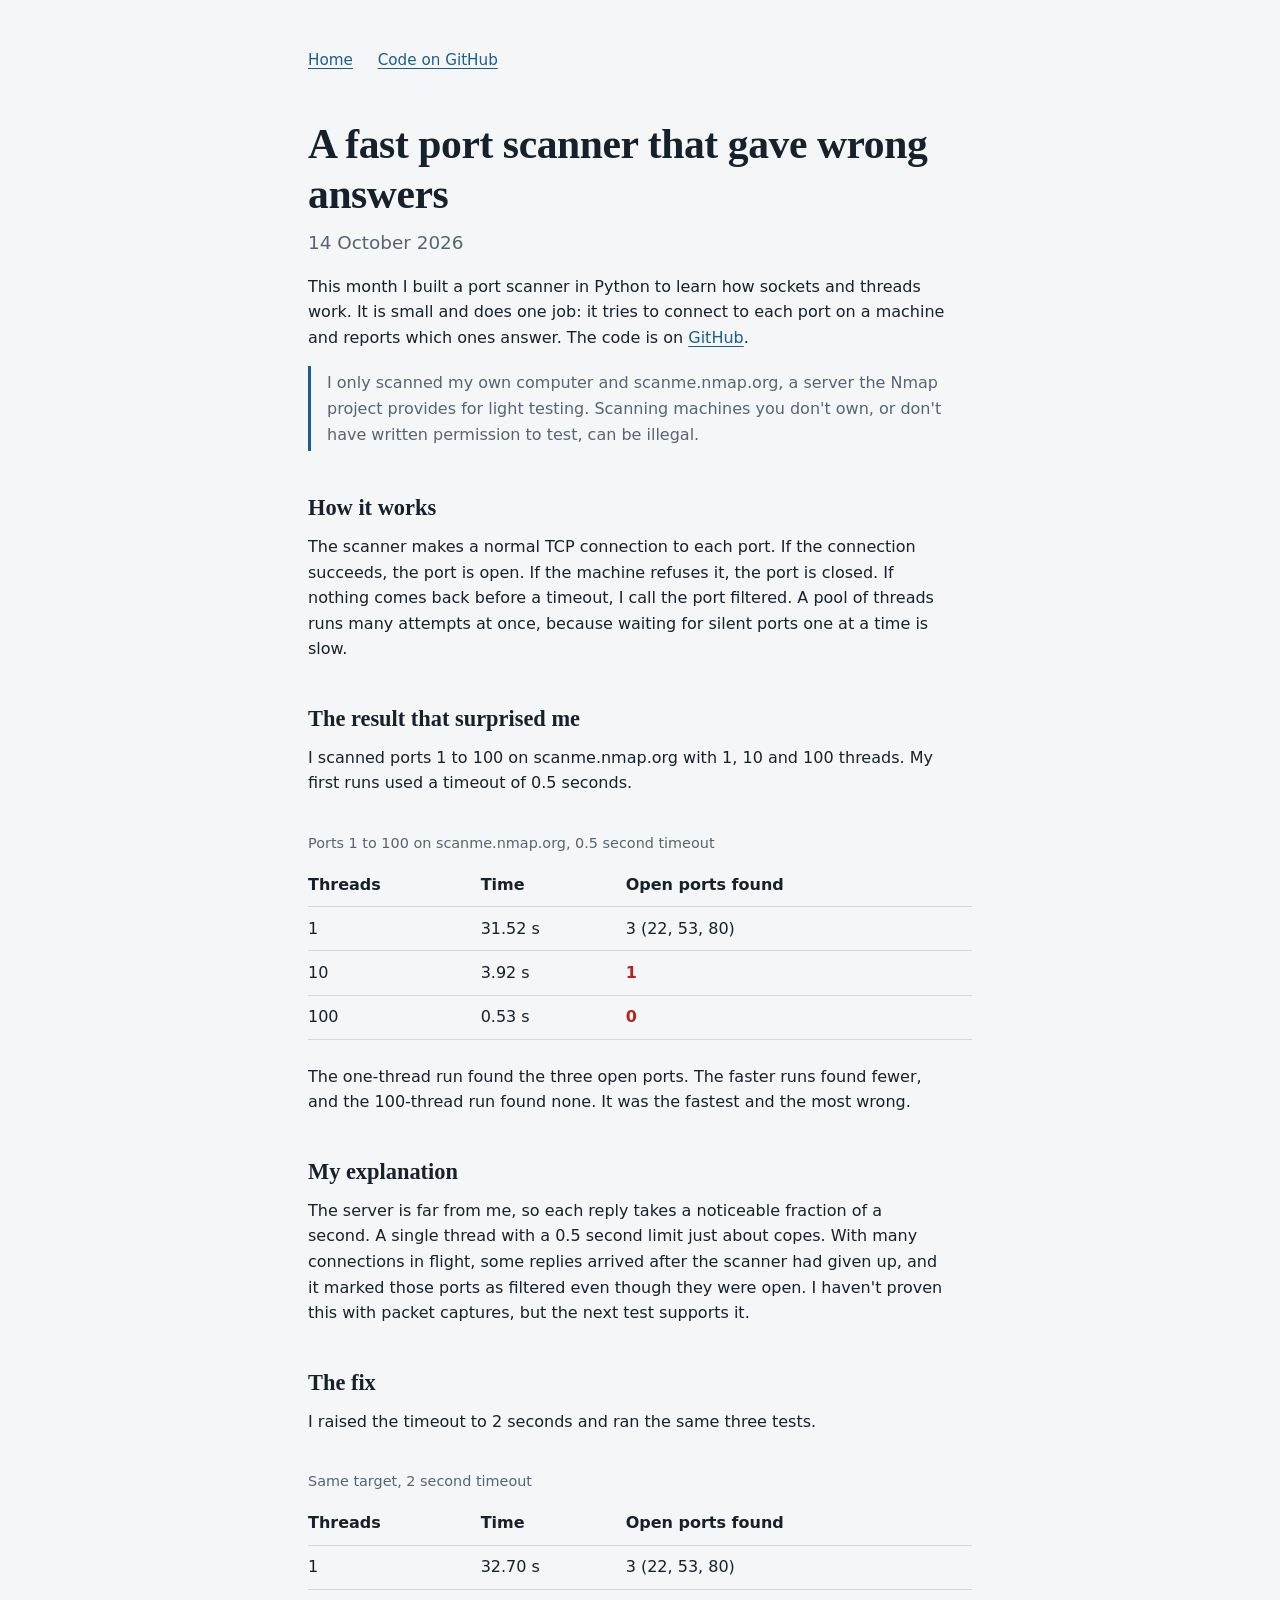
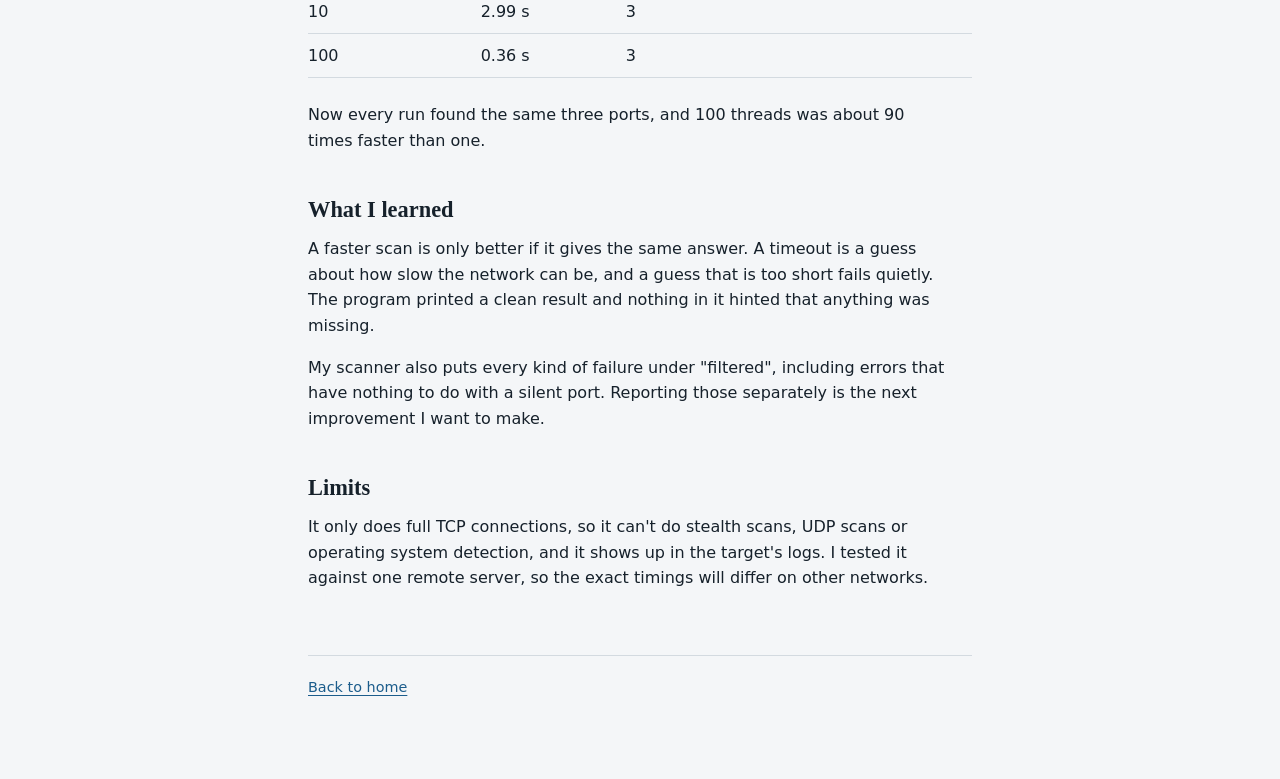
==== port-scanner.html @ ee891123 "Add portfolio site" ====
<!DOCTYPE html>
<html lang="en">
<head>
  <meta charset="utf-8">
  <meta name="viewport" content="width=device-width, initial-scale=1">
  <title>A fast port scanner that gave wrong answers | Honore Nduwayo</title>
  <meta name="description" content="I built a TCP port scanner in Python. With a short timeout, the faster runs found fewer open ports than the slow one.">
  <link rel="stylesheet" href="style.css">
</head>
<body>
  <div class="wrap">
    <nav aria-label="Main">
      <a href="index.html">Home</a>
      <a href="https://github.com/honore-nduwayo/port-scanner">Code on GitHub</a>
    </nav>

    <article>
      <h1>A fast port scanner that gave wrong answers</h1>
      <p class="lede">14 October 2026</p>

      <p>This month I built a port scanner in Python to learn how sockets and threads work. It is small and does one job: it tries to connect to each port on a machine and reports which ones answer. The code is on <a href="https://github.com/honore-nduwayo/port-scanner">GitHub</a>.</p>

      <p class="note">I only scanned my own computer and scanme.nmap.org, a server the Nmap project provides for light testing. Scanning machines you don't own, or don't have written permission to test, can be illegal.</p>

      <h2>How it works</h2>
      <p>The scanner makes a normal TCP connection to each port. If the connection succeeds, the port is open. If the machine refuses it, the port is closed. If nothing comes back before a timeout, I call the port filtered. A pool of threads runs many attempts at once, because waiting for silent ports one at a time is slow.</p>

      <h2>The result that surprised me</h2>
      <p>I scanned ports 1 to 100 on scanme.nmap.org with 1, 10 and 100 threads. My first runs used a timeout of 0.5 seconds.</p>

      <div class="table-scroll">
        <table class="result">
          <caption>Ports 1 to 100 on scanme.nmap.org, 0.5 second timeout</caption>
          <thead><tr><th>Threads</th><th>Time</th><th>Open ports found</th></tr></thead>
          <tbody>
            <tr><td>1</td><td>31.52 s</td><td>3 (22, 53, 80)</td></tr>
            <tr><td>10</td><td>3.92 s</td><td class="bad">1</td></tr>
            <tr><td>100</td><td>0.53 s</td><td class="bad">0</td></tr>
          </tbody>
        </table>
      </div>

      <p>The one-thread run found the three open ports. The faster runs found fewer, and the 100-thread run found none. It was the fastest and the most wrong.</p>

      <h2>My explanation</h2>
      <p>The server is far from me, so each reply takes a noticeable fraction of a second. A single thread with a 0.5 second limit just about copes. With many connections in flight, some replies arrived after the scanner had given up, and it marked those ports as filtered even though they were open. I haven't proven this with packet captures, but the next test supports it.</p>

      <h2>The fix</h2>
      <p>I raised the timeout to 2 seconds and ran the same three tests.</p>

      <div class="table-scroll">
        <table class="result">
          <caption>Same target, 2 second timeout</caption>
          <thead><tr><th>Threads</th><th>Time</th><th>Open ports found</th></tr></thead>
          <tbody>
            <tr><td>1</td><td>32.70 s</td><td>3 (22, 53, 80)</td></tr>
            <tr><td>10</td><td>2.99 s</td><td>3</td></tr>
            <tr><td>100</td><td>0.36 s</td><td>3</td></tr>
          </tbody>
        </table>
      </div>

      <p>Now every run found the same three ports, and 100 threads was about 90 times faster than one.</p>

      <h2>What I learned</h2>
      <p>A faster scan is only better if it gives the same answer. A timeout is a guess about how slow the network can be, and a guess that is too short fails quietly. The program printed a clean result and nothing in it hinted that anything was missing.</p>
      <p>My scanner also puts every kind of failure under "filtered", including errors that have nothing to do with a silent port. Reporting those separately is the next improvement I want to make.</p>

      <h2>Limits</h2>
      <p>It only does full TCP connections, so it can't do stealth scans, UDP scans or operating system detection, and it shows up in the target's logs. I tested it against one remote server, so the exact timings will differ on other networks.</p>
    </article>

    <footer>
      <p><a href="index.html">Back to home</a></p>
    </footer>
  </div>
</body>
</html>
---- style.css ----
:root {
  --bg: #f4f6f8;
  --ink: #16212b;
  --muted: #566573;
  --line: #d3dae0;
  --accent: #1c5d8c;
  --code-bg: #e7ecf0;
  color-scheme: light dark;
}
@media (prefers-color-scheme: dark) {
  :root {
    --bg: #11181f;
    --ink: #e6ecf1;
    --muted: #9aa8b5;
    --line: #2b3844;
    --accent: #7fb8e3;
    --code-bg: #1b252e;
  }
}
* { box-sizing: border-box; }
html { font-size: 100%; }
body {
  margin: 0;
  background: var(--bg);
  color: var(--ink);
  font-family: system-ui, -apple-system, "Segoe UI", Roboto, sans-serif;
  line-height: 1.6;
}
.wrap { max-width: 44rem; margin: 0 auto; padding: 3rem 1.25rem 4rem; }
h1, h2 {
  font-family: Charter, "Bitstream Charter", "Iowan Old Style", Georgia, serif;
  line-height: 1.2;
  font-weight: 700;
}
h1 { font-size: 2.6rem; margin: 0 0 .5rem; letter-spacing: -.01em; }
h2 { font-size: 1.4rem; margin: 2.75rem 0 .75rem; }
p { margin: 0 0 1rem; max-width: 40rem; }
a { color: var(--accent); text-underline-offset: 3px; }
a:focus-visible { outline: 3px solid var(--accent); outline-offset: 3px; border-radius: 2px; }
.lede { font-size: 1.15rem; color: var(--muted); }
nav { margin-bottom: 3rem; font-size: .95rem; }
nav a { margin-right: 1.25rem; }
.entry {
  display: grid;
  grid-template-columns: 7.5rem 1fr;
  gap: 0 1.5rem;
  padding: 1.25rem 0;
  border-top: 1px solid var(--line);
}
.entry time { color: var(--muted); font-size: .9rem; padding-top: .2rem; }
.entry h3 { margin: 0 0 .35rem; font-size: 1.1rem; }
.entry p { margin: 0; color: var(--muted); }
@media (max-width: 34rem) {
  .entry { grid-template-columns: 1fr; }
  h1 { font-size: 2.1rem; }
}
.result {
  width: 100%;
  border-collapse: collapse;
  margin: 1.25rem 0 1.5rem;
  font-variant-numeric: tabular-nums;
}
.result caption { text-align: left; color: var(--muted); font-size: .9rem; padding-bottom: .5rem; }
.result th, .result td { text-align: left; padding: .55rem .75rem .55rem 0; border-bottom: 1px solid var(--line); }
.result th { font-weight: 600; }
.result td.bad { color: #b3261e; font-weight: 600; }
@media (prefers-color-scheme: dark) { .result td.bad { color: #ff8a80; } }
.table-scroll { overflow-x: auto; }
code, pre { font-family: ui-monospace, "SF Mono", Menlo, Consolas, monospace; font-size: .9rem; }
code { background: var(--code-bg); padding: .1rem .35rem; border-radius: 3px; }
pre { background: var(--code-bg); padding: 1rem; border-radius: 4px; overflow-x: auto; margin: 0 0 1.25rem; }
pre code { background: none; padding: 0; }
.note { border-left: 3px solid var(--accent); padding: .25rem 0 .25rem 1rem; color: var(--muted); margin: 0 0 1.25rem; }
footer { margin-top: 4rem; padding-top: 1.25rem; border-top: 1px solid var(--line); color: var(--muted); font-size: .9rem; }
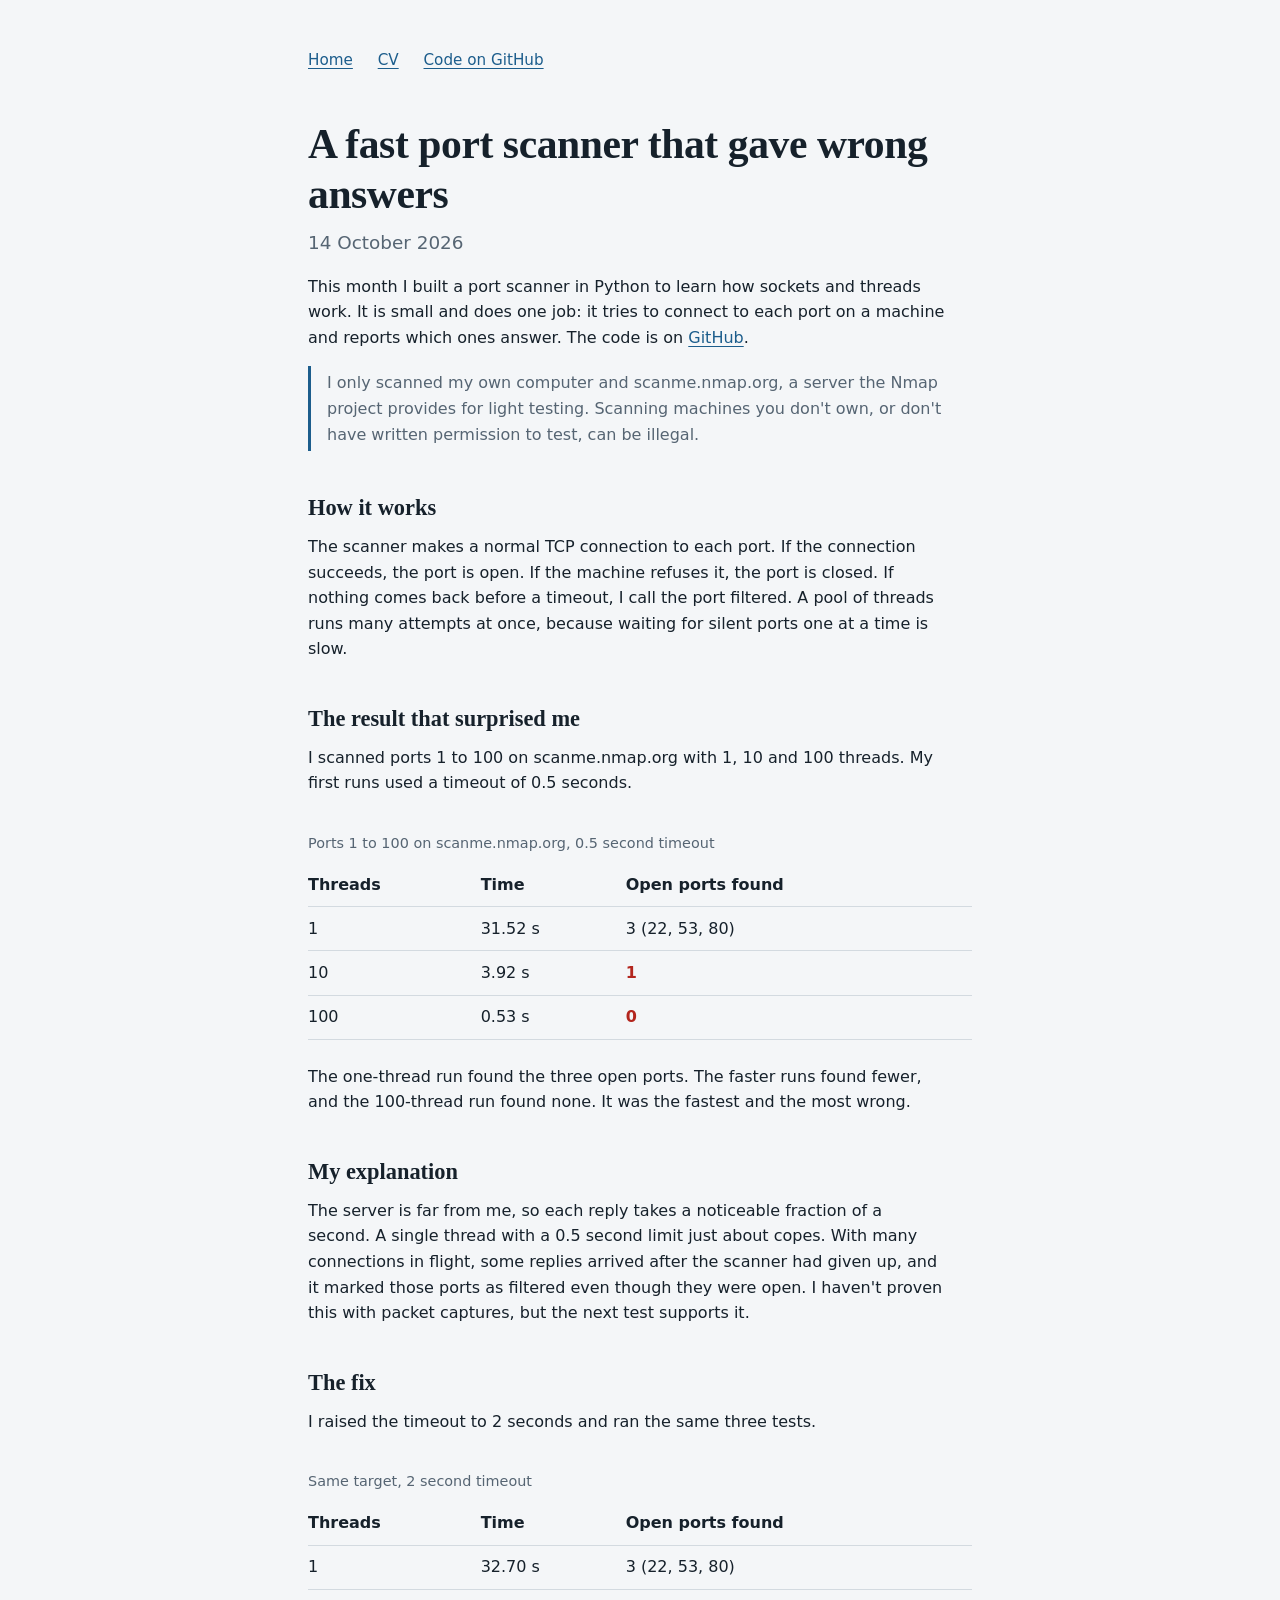
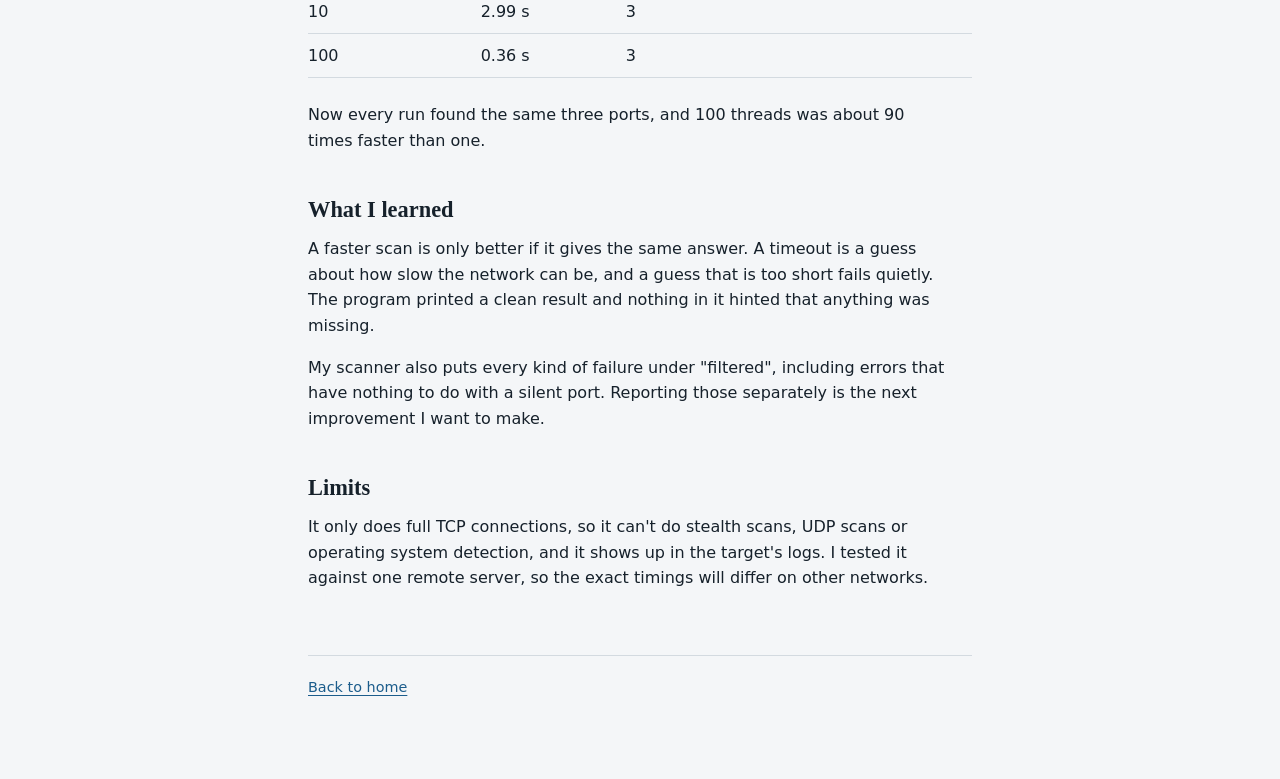
==== commit d635d53d: "Add CV page with embedded PDF" ====
--- a/port-scanner.html
+++ b/port-scanner.html
@@ -11,6 +11,7 @@
   <div class="wrap">
     <nav aria-label="Main">
       <a href="index.html">Home</a>
+      <a href="cv.html">CV</a>
       <a href="https://github.com/honore-nduwayo/port-scanner">Code on GitHub</a>
     </nav>
 
